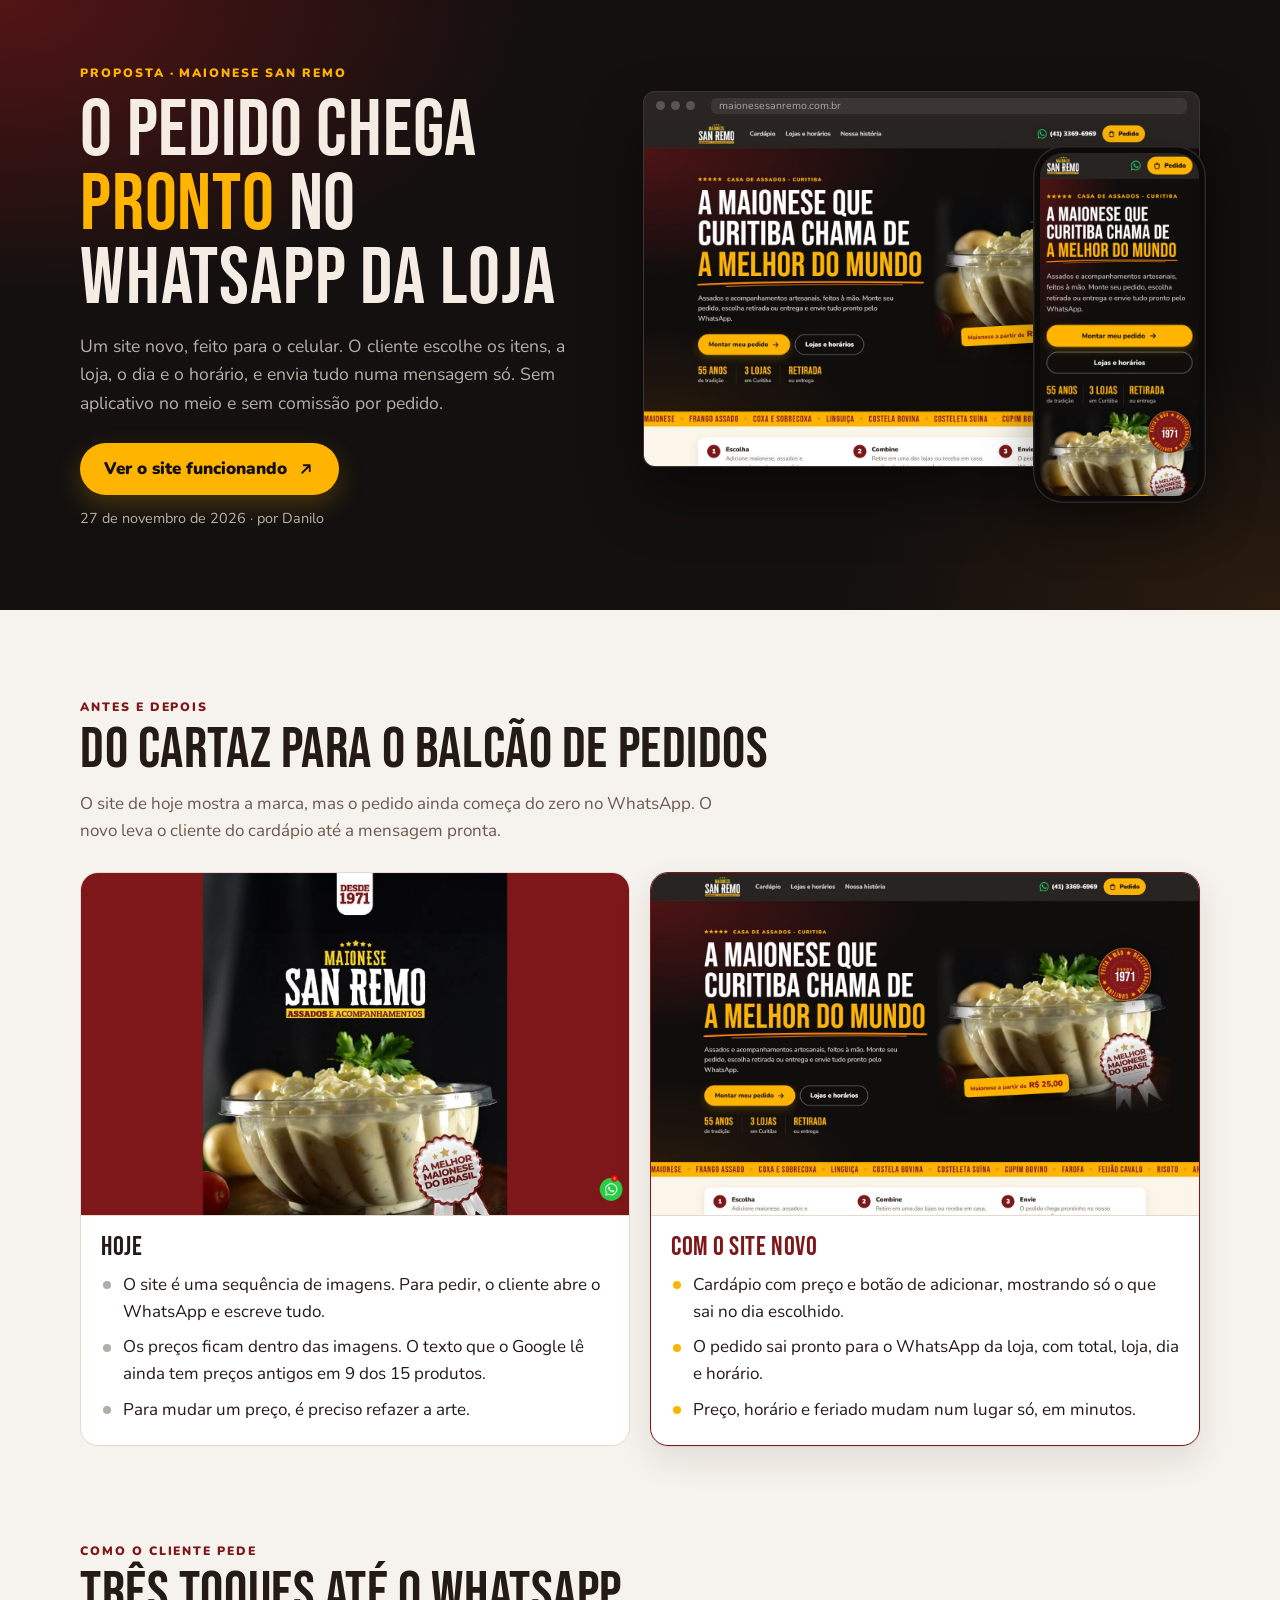
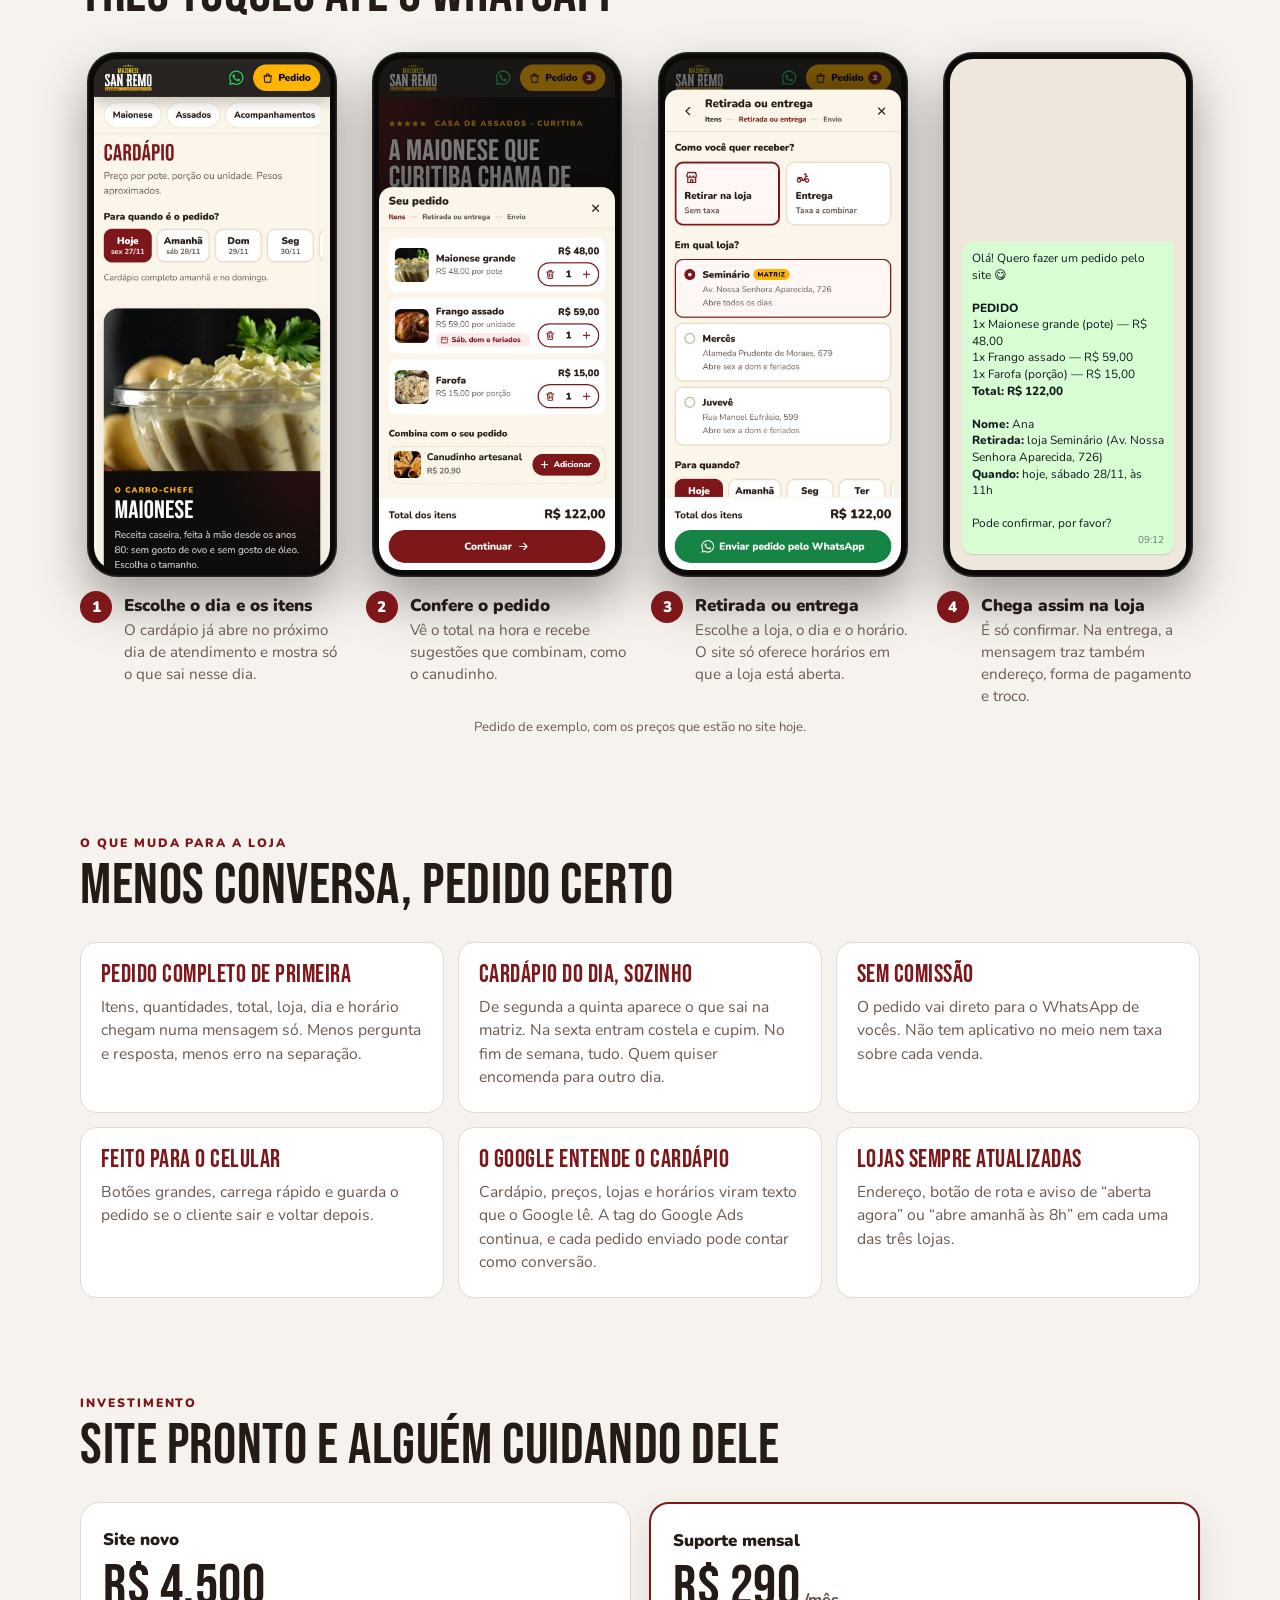
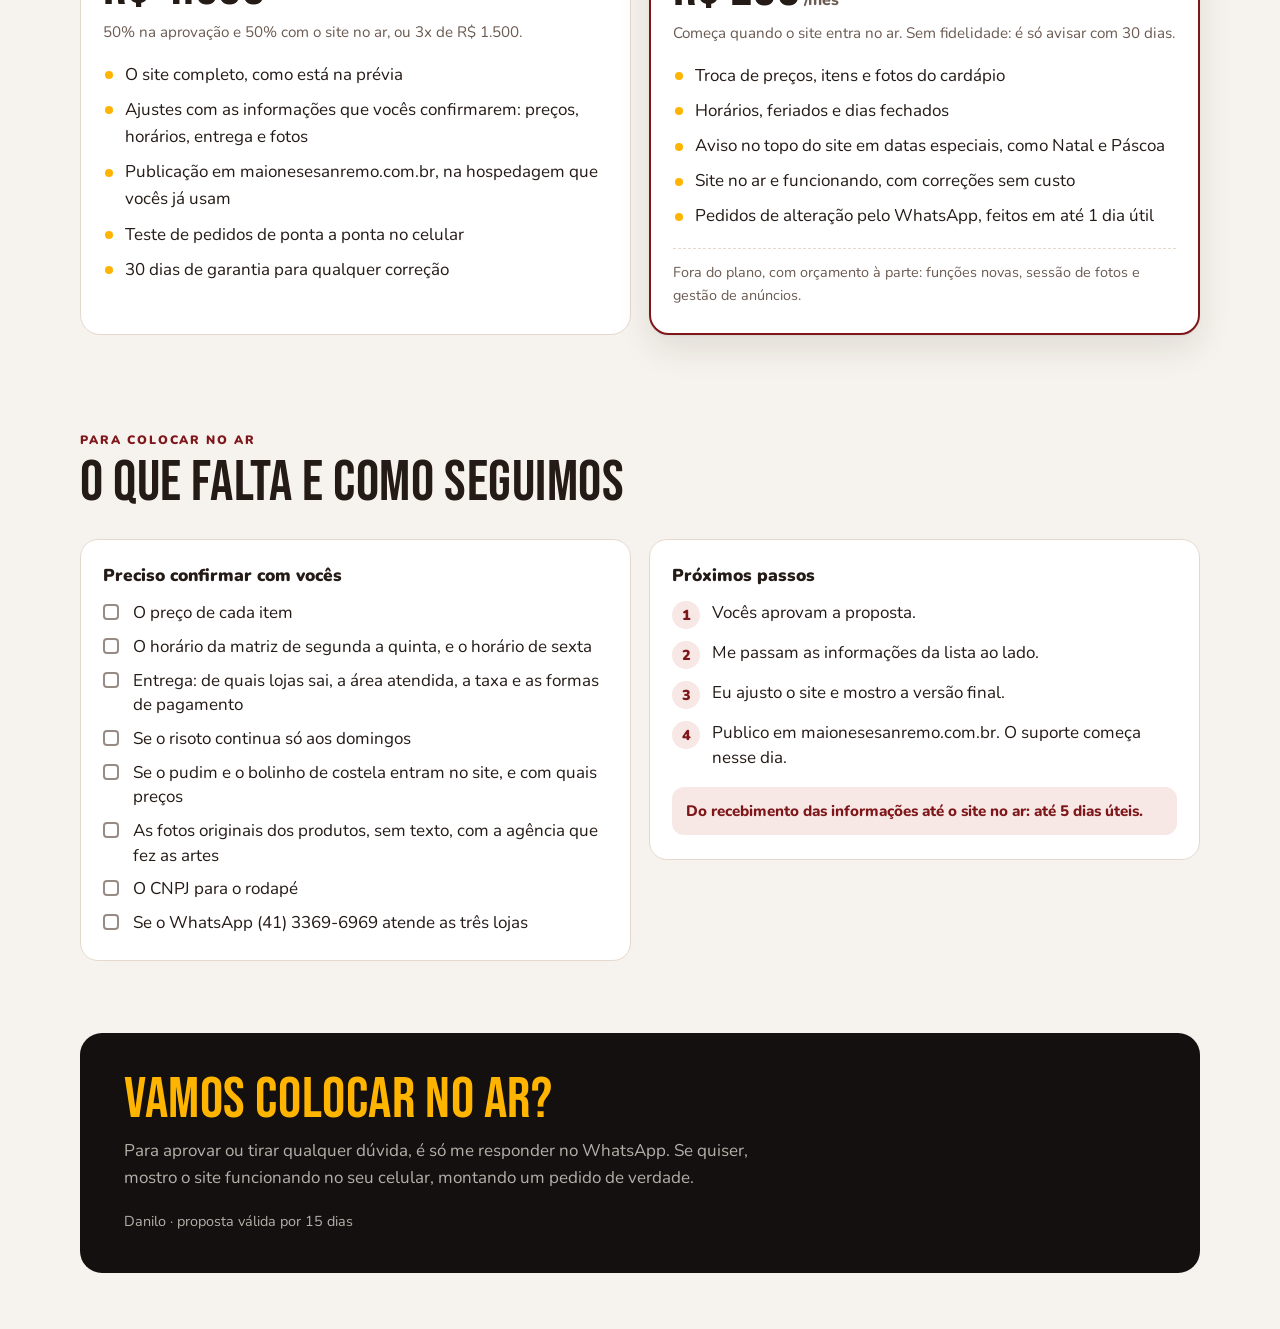
==== proposta/index.html @ af9b0121 "Proposta comercial em /proposta Página separada do site, com prévia para o WhatsApp (Open Graph). Nã" ====
<!DOCTYPE html>
<html lang="pt-BR">
<head>
  <meta charset="utf-8">
  <meta name="viewport" content="width=device-width, initial-scale=1">
  <title>Proposta · Site novo da Maionese San Remo</title>
  <meta name="description" content="O pedido chega pronto no WhatsApp da loja: como funciona o site novo, preço e suporte mensal.">
  <meta name="robots" content="noindex, nofollow">
  <meta name="theme-color" content="#13100f">
  <meta property="og:locale" content="pt_BR">
  <meta property="og:type" content="website">
  <meta property="og:url" content="https://maionese-sanremo.vercel.app/proposta/">
  <meta property="og:title" content="Proposta · Site novo da Maionese San Remo">
  <meta property="og:description" content="O pedido chega pronto no WhatsApp da loja. Veja como funciona, o preço e o suporte mensal.">
  <meta property="og:image" content="https://maionese-sanremo.vercel.app/proposta/img/novo-desktop.jpg">
  <meta property="og:image:width" content="1440">
  <meta property="og:image:height" content="900">
  <meta name="twitter:card" content="summary_large_image">
  <link rel="icon" type="image/png" href="/favicon.png">
  <link rel="preconnect" href="https://fonts.googleapis.com">
  <link rel="preconnect" href="https://fonts.gstatic.com" crossorigin>
  <link rel="stylesheet" href="https://fonts.googleapis.com/css2?family=Bebas+Neue&family=Nunito:wght@400;600;700;800;900&display=swap">
  <style>
    /* Layout: faixa escura de abertura com o site em tela; depois uma coluna única, como um cardápio de balcão. */
    :root {
      --bg: #f6f2ed;
      --superficie: #ffffff;
      --tinta: #241a16;
      --tinta-2: #6b5a51;
      --linha: #e5d9cd;
      --vinho: #7e171a;
      --vinho-txt: #7e171a;
      --vinho-fundo: #f7e7e5;
      --amarelo: #ffb400;
      --carvao: #13100f;
      --sobre-carvao: #f5ede4;
      --sobre-carvao-2: rgba(245, 237, 228, .72);
      --wpp-fundo: #efe6dc;
      --wpp-balao: #d9fdd3;
      --wpp-txt: #111b21;
      --wpp-hora: #667781;
      --sombra: 0 1px 2px rgba(36, 26, 22, .06), 0 14px 34px rgba(36, 26, 22, .10);

      --display: 'Bebas Neue', 'Oswald', Impact, 'Arial Narrow', sans-serif;
      --texto: 'Nunito', system-ui, -apple-system, 'Segoe UI', Roboto, Arial, sans-serif;
      --largura: 1120px;
    }
    @media (prefers-color-scheme: dark) {
      :root:not([data-theme="light"]) {
        --bg: #161210; --superficie: #201a17; --tinta: #f2eae2; --tinta-2: #b9a99e; --linha: #3a2f2a;
        --vinho-txt: #f2958c; --vinho-fundo: #3a1c1b;
        --wpp-fundo: #0b141a; --wpp-balao: #005c4b; --wpp-txt: #e9edef; --wpp-hora: #a7b8bf;
        --sombra: 0 1px 2px rgba(0, 0, 0, .3), 0 14px 34px rgba(0, 0, 0, .35);
        color-scheme: dark;
      }
    }
    :root[data-theme="dark"] {
      --bg: #161210; --superficie: #201a17; --tinta: #f2eae2; --tinta-2: #b9a99e; --linha: #3a2f2a;
      --vinho-txt: #f2958c; --vinho-fundo: #3a1c1b;
      --wpp-fundo: #0b141a; --wpp-balao: #005c4b; --wpp-txt: #e9edef; --wpp-hora: #a7b8bf;
      --sombra: 0 1px 2px rgba(0, 0, 0, .3), 0 14px 34px rgba(0, 0, 0, .35);
      color-scheme: dark;
    }

    *, *::before, *::after { box-sizing: border-box; }
    body {
      margin: 0; background: var(--bg); color: var(--tinta);
      font-family: var(--texto); font-size: 1.0625rem; line-height: 1.6;
      -webkit-font-smoothing: antialiased;
    }
    img { display: block; max-width: 100%; height: auto; }
    a { color: inherit; }
    h1, h2, h3, p, ul, ol { margin: 0; }
    :focus-visible { outline: 3px solid var(--amarelo); outline-offset: 3px; border-radius: 4px; }

    .in {
      width: 100%; max-width: calc(var(--largura) + 2 * max(16px, env(safe-area-inset-left, 0px)));
      margin-inline: auto;
      padding-left: max(16px, env(safe-area-inset-left, 0px));
      padding-right: max(16px, env(safe-area-inset-right, 0px));
    }
    .rotulo {
      font-weight: 900; font-size: .76rem; letter-spacing: .16em; text-transform: uppercase; color: var(--vinho-txt);
    }
    .titulo {
      font-family: var(--display); font-weight: 400; font-size: clamp(2.4rem, 6.5vw, 3.6rem);
      line-height: .95; letter-spacing: .01em; text-wrap: balance; margin-top: 6px;
    }
    .intro { margin-top: 12px; color: var(--tinta-2); max-width: 38em; }
    section.bloco { padding-block: 64px 8px; }

    /* ---------- abertura ---------- */
    .abertura {
      background:
        radial-gradient(60% 70% at 0% 0%, rgba(126, 23, 26, .6), transparent 70%),
        radial-gradient(50% 60% at 100% 100%, rgba(255, 127, 8, .10), transparent 70%),
        var(--carvao);
      color: var(--sobre-carvao);
      margin-top: calc(-1 * env(safe-area-inset-top, 0px));
      padding-top: calc(env(safe-area-inset-top, 0px) + 40px);
      padding-bottom: 56px;
      overflow: hidden;
    }
    .abertura__grade { display: grid; gap: 40px; align-items: center; }
    .abertura .rotulo { color: var(--amarelo); }
    .abertura h1 {
      font-family: var(--display); font-weight: 400; letter-spacing: .01em;
      font-size: clamp(2.9rem, 10vw, 5rem); line-height: .92; margin-top: 12px; text-wrap: balance;
    }
    .abertura h1 em { font-style: normal; color: var(--amarelo); }
    .abertura__sub { margin-top: 16px; color: var(--sobre-carvao-2); font-size: 1.1rem; max-width: 31em; }
    .abertura__acoes { display: flex; flex-wrap: wrap; align-items: center; gap: 12px 18px; margin-top: 26px; }
    .btn {
      display: inline-flex; align-items: center; gap: 10px; min-height: 52px; padding: 0 24px;
      border-radius: 999px; background: var(--amarelo); color: var(--carvao);
      font-weight: 900; text-decoration: none; box-shadow: 0 10px 26px rgba(255, 180, 0, .22);
    }
    .btn:hover { background: #ffc93d; }
    .btn svg { width: 18px; height: 18px; }
    .abertura__meta { font-size: .9rem; color: var(--sobre-carvao-2); }

    .telas { position: relative; padding: 0 0 36px 0; }
    .navegador {
      border-radius: 12px; overflow: hidden; background: #2a2523;
      box-shadow: 0 30px 60px rgba(0, 0, 0, .45); border: 1px solid rgba(255, 255, 255, .08);
    }
    .navegador__barra { display: flex; align-items: center; gap: 6px; height: 28px; padding: 0 12px; }
    .navegador__barra i { width: 9px; height: 9px; border-radius: 50%; background: rgba(255, 255, 255, .22); }
    .navegador__barra span {
      margin-left: 10px; flex: 1; height: 16px; border-radius: 6px; background: rgba(255, 255, 255, .08);
      font-size: .66rem; line-height: 16px; padding-left: 8px; color: rgba(255, 255, 255, .55); font-style: normal;
      overflow: hidden; white-space: nowrap;
    }
    .celular {
      border-radius: 30px; padding: 7px; background: #0b0a09;
      box-shadow: 0 24px 50px rgba(0, 0, 0, .35), inset 0 0 0 1.5px rgba(255, 255, 255, .12);
    }
    .celular img { border-radius: 23px; aspect-ratio: 390 / 844; object-fit: cover; object-position: top; width: 100%; }
    .telas .celular { position: absolute; right: -6px; bottom: 0; width: 31%; max-width: 200px; }

    /* ---------- antes e depois ---------- */
    .comparar { display: grid; gap: 20px; margin-top: 28px; }
    .lado {
      background: var(--superficie); border: 1px solid var(--linha); border-radius: 18px; overflow: hidden;
      display: flex; flex-direction: column;
    }
    .lado img { aspect-ratio: 16 / 10; object-fit: cover; object-position: top; width: 100%; border-bottom: 1px solid var(--linha); }
    .lado__txt { padding: 18px 20px 22px; }
    .lado__tit { font-family: var(--display); font-weight: 400; font-size: 1.7rem; line-height: 1; letter-spacing: .02em; }
    .lado--novo { border-color: var(--vinho); box-shadow: var(--sombra); }
    .lado--novo .lado__tit { color: var(--vinho-txt); }
    .lista { list-style: none; padding: 0; margin-top: 10px; display: grid; gap: 8px; }
    .lista li { position: relative; padding-left: 22px; }
    .lista li::before {
      content: ''; position: absolute; left: 2px; top: .62em; width: 8px; height: 8px; border-radius: 50%;
      background: var(--tinta-2); opacity: .5;
    }
    .lado--novo .lista li::before { background: var(--amarelo); opacity: 1; }

    /* ---------- como pede ---------- */
    .passos { list-style: none; padding: 0; margin-top: 30px; display: grid; gap: 34px 22px; grid-template-columns: repeat(auto-fit, minmax(220px, 1fr)); }
    .passo { display: flex; flex-direction: column; gap: 14px; min-width: 0; }
    .passo .celular { width: 100%; max-width: 250px; margin-inline: auto; }
    .passo__txt { display: grid; grid-template-columns: auto 1fr; gap: 2px 12px; align-items: start; }
    .passo__num {
      grid-row: span 2; width: 32px; height: 32px; border-radius: 50%; display: grid; place-items: center;
      background: var(--vinho); color: #fff; font-weight: 900; font-size: .95rem;
    }
    .passo__tit { font-weight: 900; line-height: 1.3; padding-top: 4px; }
    .passo__desc { color: var(--tinta-2); font-size: .95rem; line-height: 1.45; }

    .conversa {
      background: var(--wpp-fundo); border-radius: 23px; padding: 16px 12px; width: 100%;
      aspect-ratio: 390 / 844; display: flex; flex-direction: column; justify-content: flex-end; overflow: hidden;
    }
    .balao {
      align-self: flex-end; background: var(--wpp-balao); color: var(--wpp-txt);
      border-radius: 10px 2px 10px 10px; padding: 8px 10px 6px; font-size: .74rem; line-height: 1.4;
      box-shadow: 0 1px 1px rgba(0, 0, 0, .12); white-space: pre-line; overflow-wrap: anywhere;
    }
    .balao b { font-weight: 800; }
    .balao small { display: block; text-align: right; font-size: .62rem; color: var(--wpp-hora); margin-top: 2px; }
    .exemplo { margin-top: 10px; font-size: .82rem; color: var(--tinta-2); text-align: center; }

    /* ---------- benefícios ---------- */
    .beneficios { list-style: none; padding: 0; margin-top: 28px; display: grid; gap: 14px; grid-template-columns: repeat(auto-fit, minmax(290px, 1fr)); }
    .beneficio { background: var(--superficie); border: 1px solid var(--linha); border-radius: 16px; padding: 20px 20px 22px; }
    .beneficio h3 { font-family: var(--display); font-weight: 400; font-size: 1.55rem; line-height: 1; letter-spacing: .02em; color: var(--vinho-txt); }
    .beneficio p { margin-top: 8px; color: var(--tinta-2); font-size: .98rem; line-height: 1.5; }

    /* ---------- investimento ---------- */
    .precos { display: grid; gap: 18px; margin-top: 28px; grid-template-columns: repeat(auto-fit, minmax(300px, 1fr)); }
    .preco {
      background: var(--superficie); border: 1px solid var(--linha); border-radius: 20px; padding: 24px 22px 26px;
      display: flex; flex-direction: column; gap: 6px;
    }
    .preco--mensal { border: 2px solid var(--vinho); box-shadow: var(--sombra); }
    .preco__nome { font-weight: 900; font-size: 1.05rem; }
    .preco__valor {
      font-family: var(--display); font-weight: 400; font-size: 3.6rem; line-height: .95; letter-spacing: .01em;
      font-variant-numeric: tabular-nums;
    }
    .preco__valor small { font-family: var(--texto); font-weight: 800; font-size: 1rem; color: var(--tinta-2); letter-spacing: 0; margin-left: 4px; }
    .preco__cond { color: var(--tinta-2); font-size: .95rem; line-height: 1.45; }
    .preco .lista { margin-top: 12px; }
    .preco .lista li::before { background: var(--amarelo); opacity: 1; }
    .preco__fora { margin-top: 12px; padding-top: 12px; border-top: 1px dashed var(--linha); font-size: .9rem; color: var(--tinta-2); }

    /* ---------- pendências e próximos passos ---------- */
    .duas { display: grid; gap: 18px; margin-top: 28px; grid-template-columns: repeat(auto-fit, minmax(300px, 1fr)); align-items: start; }
    .cartao { background: var(--superficie); border: 1px solid var(--linha); border-radius: 18px; padding: 22px 22px 24px; min-width: 0; }
    .cartao h3 { font-weight: 900; font-size: 1.08rem; }
    .checklist { list-style: none; padding: 0; margin-top: 12px; display: grid; gap: 9px; }
    .checklist li { display: grid; grid-template-columns: 20px 1fr; gap: 10px; line-height: 1.45; }
    .checklist li::before {
      content: ''; width: 16px; height: 16px; margin-top: 3px; border: 2px solid var(--tinta-2); border-radius: 4px; opacity: .7;
    }
    .sequencia { list-style: none; padding: 0; margin-top: 12px; display: grid; gap: 12px; counter-reset: s; }
    .sequencia li { counter-increment: s; display: grid; grid-template-columns: 30px 1fr; gap: 10px; line-height: 1.45; }
    .sequencia li::before {
      content: counter(s); width: 28px; height: 28px; border-radius: 50%; display: grid; place-items: center;
      background: var(--vinho-fundo); color: var(--vinho-txt); font-weight: 900; font-size: .9rem;
    }
    .prazo { margin-top: 16px; padding: 12px 14px; border-radius: 12px; background: var(--vinho-fundo); color: var(--vinho-txt); font-weight: 800; font-size: .95rem; }

    .fim { padding-block: 64px 56px; }
    .fim__caixa {
      background: var(--carvao); color: var(--sobre-carvao); border-radius: 22px; padding: 30px 24px;
      display: grid; gap: 10px;
    }
    .fim__caixa .titulo { color: var(--amarelo); margin: 0; }
    .fim__caixa p { color: var(--sobre-carvao-2); max-width: 40em; }
    .fim__assina { font-size: .9rem; margin-top: 8px; }

    @media (min-width: 860px) {
      .abertura { padding-top: calc(env(safe-area-inset-top, 0px) + 64px); padding-bottom: 80px; }
      .abertura__grade { grid-template-columns: minmax(0, 1fr) minmax(0, 1.08fr); gap: 48px; }
      .comparar { grid-template-columns: 1fr 1fr; }
      section.bloco { padding-block: 88px 8px; }
      .fim__caixa { padding: 40px 44px; }
    }
    @media (prefers-reduced-motion: no-preference) {
      .btn { transition: background-color .15s, transform .1s; }
      .btn:active { transform: translateY(1px); }
    }
  </style>
</head>
<body>
<header class="abertura">
  <div class="in abertura__grade">
    <div>
      <p class="rotulo">Proposta · Maionese San Remo</p>
      <h1>O pedido chega <em>pronto</em> no WhatsApp da loja</h1>
      <p class="abertura__sub">Um site novo, feito para o celular. O cliente escolhe os itens, a loja, o dia e o horário, e envia tudo numa mensagem só. Sem aplicativo no meio e sem comissão por pedido.</p>
      <div class="abertura__acoes">
        <a class="btn" href="/">Ver o site funcionando
          <svg viewBox="0 0 24 24" aria-hidden="true"><path fill="none" stroke="currentColor" stroke-width="2.4" stroke-linecap="round" stroke-linejoin="round" d="M7 17 17 7M9 7h8v8"/></svg></a>
        <span class="abertura__meta">27 de novembro de 2026 · por Danilo</span>
      </div>
    </div>
    <div class="telas">
      <div class="navegador">
        <div class="navegador__barra" aria-hidden="true"><i></i><i></i><i></i><span>maionesesanremo.com.br</span></div>
        <img src="/proposta/img/novo-desktop.jpg" width="1440" height="900" alt="Página inicial do site novo no computador: título “A maionese que Curitiba chama de a melhor do mundo”, foto da maionese e botão Montar meu pedido.">
      </div>
      <div class="celular">
        <img src="/proposta/img/novo-celular.jpg" width="780" height="1688" alt="A mesma página inicial no celular.">
      </div>
    </div>
  </div>
</header>

<main>
  <section class="bloco" aria-labelledby="t-antes">
    <div class="in">
      <p class="rotulo">Antes e depois</p>
      <h2 class="titulo" id="t-antes">Do cartaz para o balcão de pedidos</h2>
      <p class="intro">O site de hoje mostra a marca, mas o pedido ainda começa do zero no WhatsApp. O novo leva o cliente do cardápio até a mensagem pronta.</p>
      <div class="comparar">
        <article class="lado">
          <img src="/proposta/img/antigo-desktop.jpg" width="1440" height="900" loading="lazy" alt="Site atual: uma coluna de imagens sobre fundo vinho, com o botão do WhatsApp no canto.">
          <div class="lado__txt">
            <h3 class="lado__tit">Hoje</h3>
            <ul class="lista">
              <li>O site é uma sequência de imagens. Para pedir, o cliente abre o WhatsApp e escreve tudo.</li>
              <li>Os preços ficam dentro das imagens. O texto que o Google lê ainda tem preços antigos em 9 dos 15 produtos.</li>
              <li>Para mudar um preço, é preciso refazer a arte.</li>
            </ul>
          </div>
        </article>
        <article class="lado lado--novo">
          <img src="/proposta/img/novo-desktop.jpg" width="1440" height="900" loading="lazy" alt="Site novo no computador.">
          <div class="lado__txt">
            <h3 class="lado__tit">Com o site novo</h3>
            <ul class="lista">
              <li>Cardápio com preço e botão de adicionar, mostrando só o que sai no dia escolhido.</li>
              <li>O pedido sai pronto para o WhatsApp da loja, com total, loja, dia e horário.</li>
              <li>Preço, horário e feriado mudam num lugar só, em minutos.</li>
            </ul>
          </div>
        </article>
      </div>
    </div>
  </section>

  <section class="bloco" aria-labelledby="t-pedido">
    <div class="in">
      <p class="rotulo">Como o cliente pede</p>
      <h2 class="titulo" id="t-pedido">Três toques até o WhatsApp</h2>
      <ol class="passos">
        <li class="passo">
          <div class="celular"><img src="/proposta/img/novo-cardapio.jpg" width="780" height="1688" loading="lazy" alt="Cardápio no celular, com a escolha do dia do pedido: hoje, sexta 27/11, já marcado."></div>
          <div class="passo__txt"><span class="passo__num">1</span><span class="passo__tit">Escolhe o dia e os itens</span><span class="passo__desc">O cardápio já abre no próximo dia de atendimento e mostra só o que sai nesse dia.</span></div>
        </li>
        <li class="passo">
          <div class="celular"><img src="/proposta/img/novo-itens.jpg" width="780" height="1688" loading="lazy" alt="Pedido com maionese grande, frango assado e farofa, total de R$ 122,00 e sugestão de canudinho."></div>
          <div class="passo__txt"><span class="passo__num">2</span><span class="passo__tit">Confere o pedido</span><span class="passo__desc">Vê o total na hora e recebe sugestões que combinam, como o canudinho.</span></div>
        </li>
        <li class="passo">
          <div class="celular"><img src="/proposta/img/novo-pedido.jpg" width="780" height="1688" loading="lazy" alt="Etapa de retirada ou entrega, com escolha da loja e do dia."></div>
          <div class="passo__txt"><span class="passo__num">3</span><span class="passo__tit">Retirada ou entrega</span><span class="passo__desc">Escolhe a loja, o dia e o horário. O site só oferece horários em que a loja está aberta.</span></div>
        </li>
        <li class="passo">
          <div class="celular"><div class="conversa" role="img" aria-label="Exemplo da mensagem que chega no WhatsApp da loja">
            <div class="balao">Olá! Quero fazer um pedido pelo site 😋

<b>PEDIDO</b>
1x Maionese grande (pote) — R$ 48,00
1x Frango assado — R$ 59,00
1x Farofa (porção) — R$ 15,00
<b>Total: R$ 122,00</b>

<b>Nome:</b> Ana
<b>Retirada:</b> loja Seminário (Av. Nossa Senhora Aparecida, 726)
<b>Quando:</b> hoje, sábado 28/11, às 11h

Pode confirmar, por favor?<small>09:12</small></div>
          </div></div>
          <div class="passo__txt"><span class="passo__num">4</span><span class="passo__tit">Chega assim na loja</span><span class="passo__desc">É só confirmar. Na entrega, a mensagem traz também endereço, forma de pagamento e troco.</span></div>
        </li>
      </ol>
      <p class="exemplo">Pedido de exemplo, com os preços que estão no site hoje.</p>
    </div>
  </section>

  <section class="bloco" aria-labelledby="t-muda">
    <div class="in">
      <p class="rotulo">O que muda para a loja</p>
      <h2 class="titulo" id="t-muda">Menos conversa, pedido certo</h2>
      <ul class="beneficios">
        <li class="beneficio"><h3>Pedido completo de primeira</h3><p>Itens, quantidades, total, loja, dia e horário chegam numa mensagem só. Menos pergunta e resposta, menos erro na separação.</p></li>
        <li class="beneficio"><h3>Cardápio do dia, sozinho</h3><p>De segunda a quinta aparece o que sai na matriz. Na sexta entram costela e cupim. No fim de semana, tudo. Quem quiser encomenda para outro dia.</p></li>
        <li class="beneficio"><h3>Sem comissão</h3><p>O pedido vai direto para o WhatsApp de vocês. Não tem aplicativo no meio nem taxa sobre cada venda.</p></li>
        <li class="beneficio"><h3>Feito para o celular</h3><p>Botões grandes, carrega rápido e guarda o pedido se o cliente sair e voltar depois.</p></li>
        <li class="beneficio"><h3>O Google entende o cardápio</h3><p>Cardápio, preços, lojas e horários viram texto que o Google lê. A tag do Google Ads continua, e cada pedido enviado pode contar como conversão.</p></li>
        <li class="beneficio"><h3>Lojas sempre atualizadas</h3><p>Endereço, botão de rota e aviso de “aberta agora” ou “abre amanhã às 8h” em cada uma das três lojas.</p></li>
      </ul>
    </div>
  </section>

  <section class="bloco" aria-labelledby="t-valor">
    <div class="in">
      <p class="rotulo">Investimento</p>
      <h2 class="titulo" id="t-valor">Site pronto e alguém cuidando dele</h2>
      <div class="precos">
        <article class="preco">
          <h3 class="preco__nome">Site novo</h3>
          <p class="preco__valor">R$ 4.500</p>
          <p class="preco__cond">50% na aprovação e 50% com o site no ar, ou 3x de R$ 1.500.</p>
          <ul class="lista">
            <li>O site completo, como está na prévia</li>
            <li>Ajustes com as informações que vocês confirmarem: preços, horários, entrega e fotos</li>
            <li>Publicação em maionesesanremo.com.br, na hospedagem que vocês já usam</li>
            <li>Teste de pedidos de ponta a ponta no celular</li>
            <li>30 dias de garantia para qualquer correção</li>
          </ul>
        </article>
        <article class="preco preco--mensal">
          <h3 class="preco__nome">Suporte mensal</h3>
          <p class="preco__valor">R$ 290<small>/mês</small></p>
          <p class="preco__cond">Começa quando o site entra no ar. Sem fidelidade: é só avisar com 30 dias.</p>
          <ul class="lista">
            <li>Troca de preços, itens e fotos do cardápio</li>
            <li>Horários, feriados e dias fechados</li>
            <li>Aviso no topo do site em datas especiais, como Natal e Páscoa</li>
            <li>Site no ar e funcionando, com correções sem custo</li>
            <li>Pedidos de alteração pelo WhatsApp, feitos em até 1 dia útil</li>
          </ul>
          <p class="preco__fora">Fora do plano, com orçamento à parte: funções novas, sessão de fotos e gestão de anúncios.</p>
        </article>
      </div>
    </div>
  </section>

  <section class="bloco" aria-labelledby="t-passos">
    <div class="in">
      <p class="rotulo">Para colocar no ar</p>
      <h2 class="titulo" id="t-passos">O que falta e como seguimos</h2>
      <div class="duas">
        <div class="cartao">
          <h3>Preciso confirmar com vocês</h3>
          <ul class="checklist">
            <li>O preço de cada item</li>
            <li>O horário da matriz de segunda a quinta, e o horário de sexta</li>
            <li>Entrega: de quais lojas sai, a área atendida, a taxa e as formas de pagamento</li>
            <li>Se o risoto continua só aos domingos</li>
            <li>Se o pudim e o bolinho de costela entram no site, e com quais preços</li>
            <li>As fotos originais dos produtos, sem texto, com a agência que fez as artes</li>
            <li>O CNPJ para o rodapé</li>
            <li>Se o WhatsApp (41) 3369-6969 atende as três lojas</li>
          </ul>
        </div>
        <div class="cartao">
          <h3>Próximos passos</h3>
          <ol class="sequencia">
            <li>Vocês aprovam a proposta.</li>
            <li>Me passam as informações da lista ao lado.</li>
            <li>Eu ajusto o site e mostro a versão final.</li>
            <li>Publico em maionesesanremo.com.br. O suporte começa nesse dia.</li>
          </ol>
          <p class="prazo">Do recebimento das informações até o site no ar: até 5 dias úteis.</p>
        </div>
      </div>
    </div>
  </section>

  <section class="fim" aria-labelledby="t-fim">
    <div class="in">
      <div class="fim__caixa">
        <h2 class="titulo" id="t-fim">Vamos colocar no ar?</h2>
        <p>Para aprovar ou tirar qualquer dúvida, é só me responder no WhatsApp. Se quiser, mostro o site funcionando no seu celular, montando um pedido de verdade.</p>
        <p class="fim__assina">Danilo · proposta válida por 15 dias</p>
      </div>
    </div>
  </section>
</main>
</body>
</html>
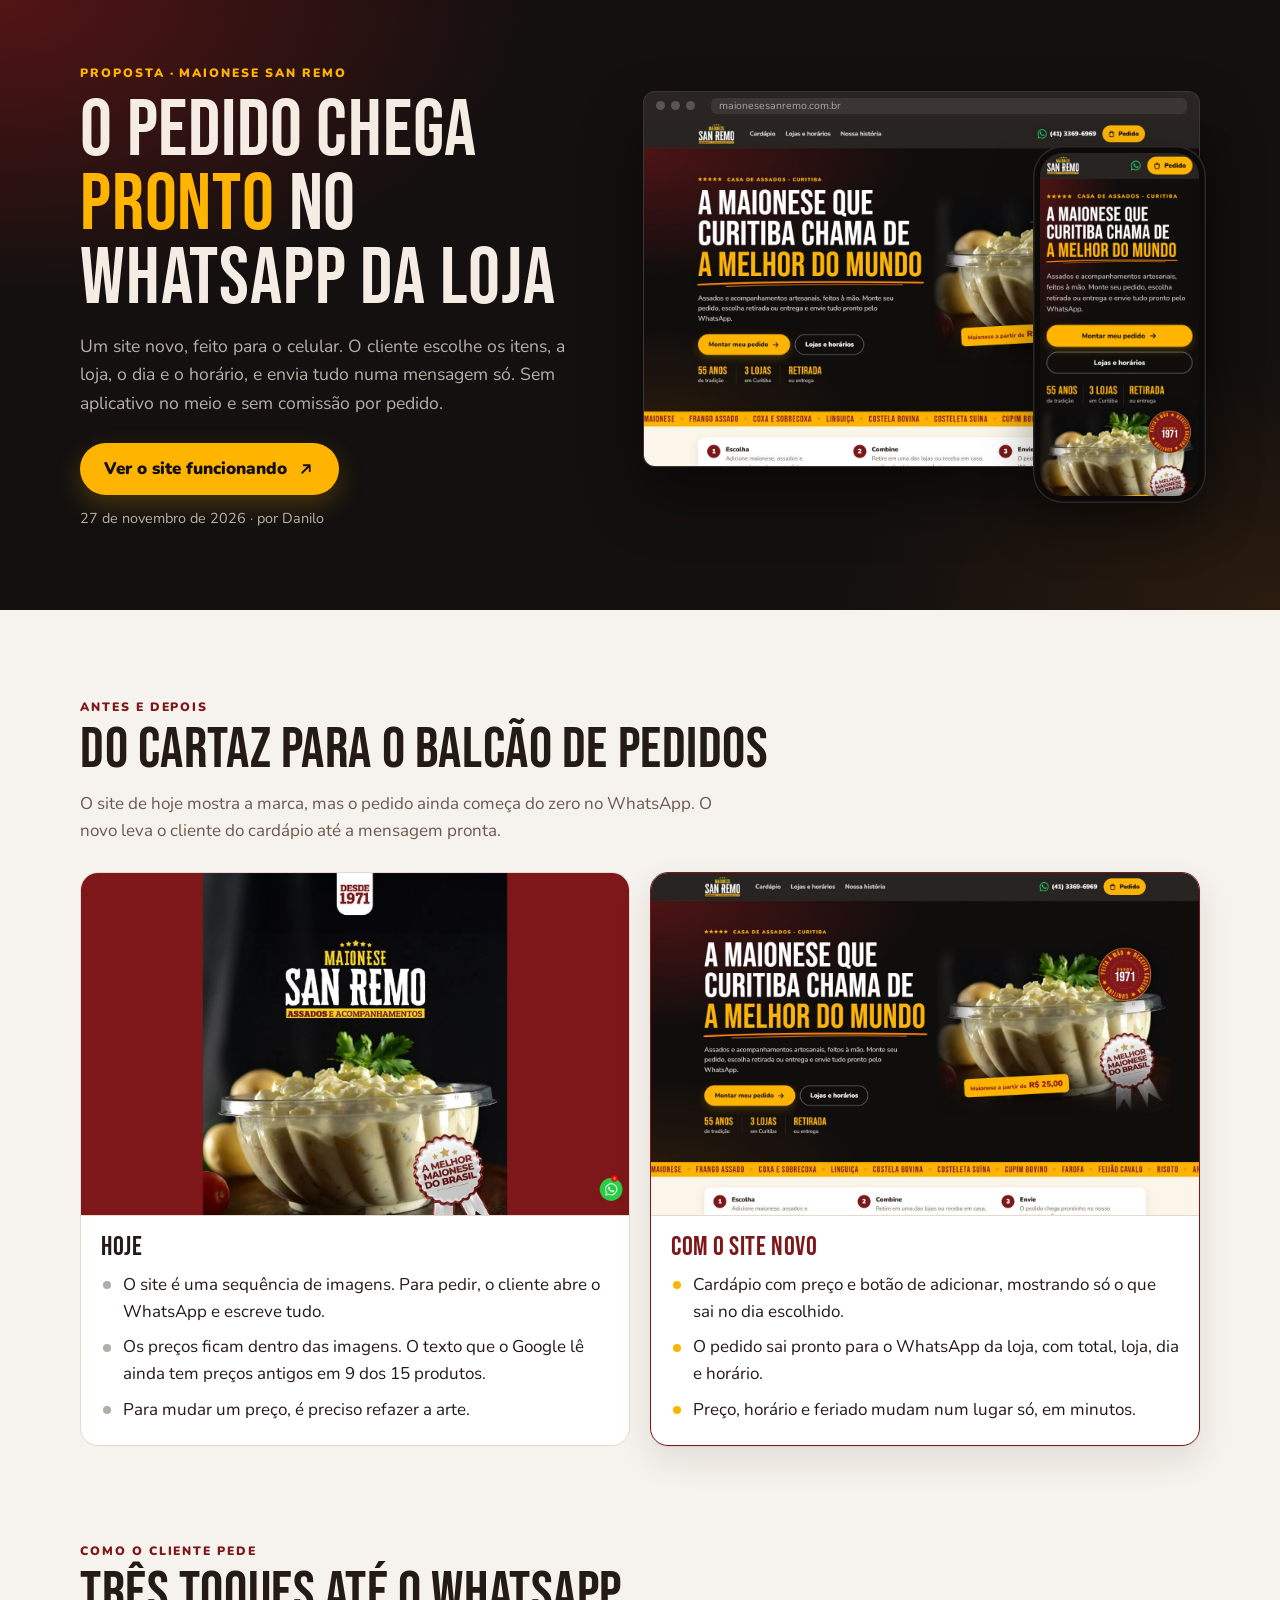
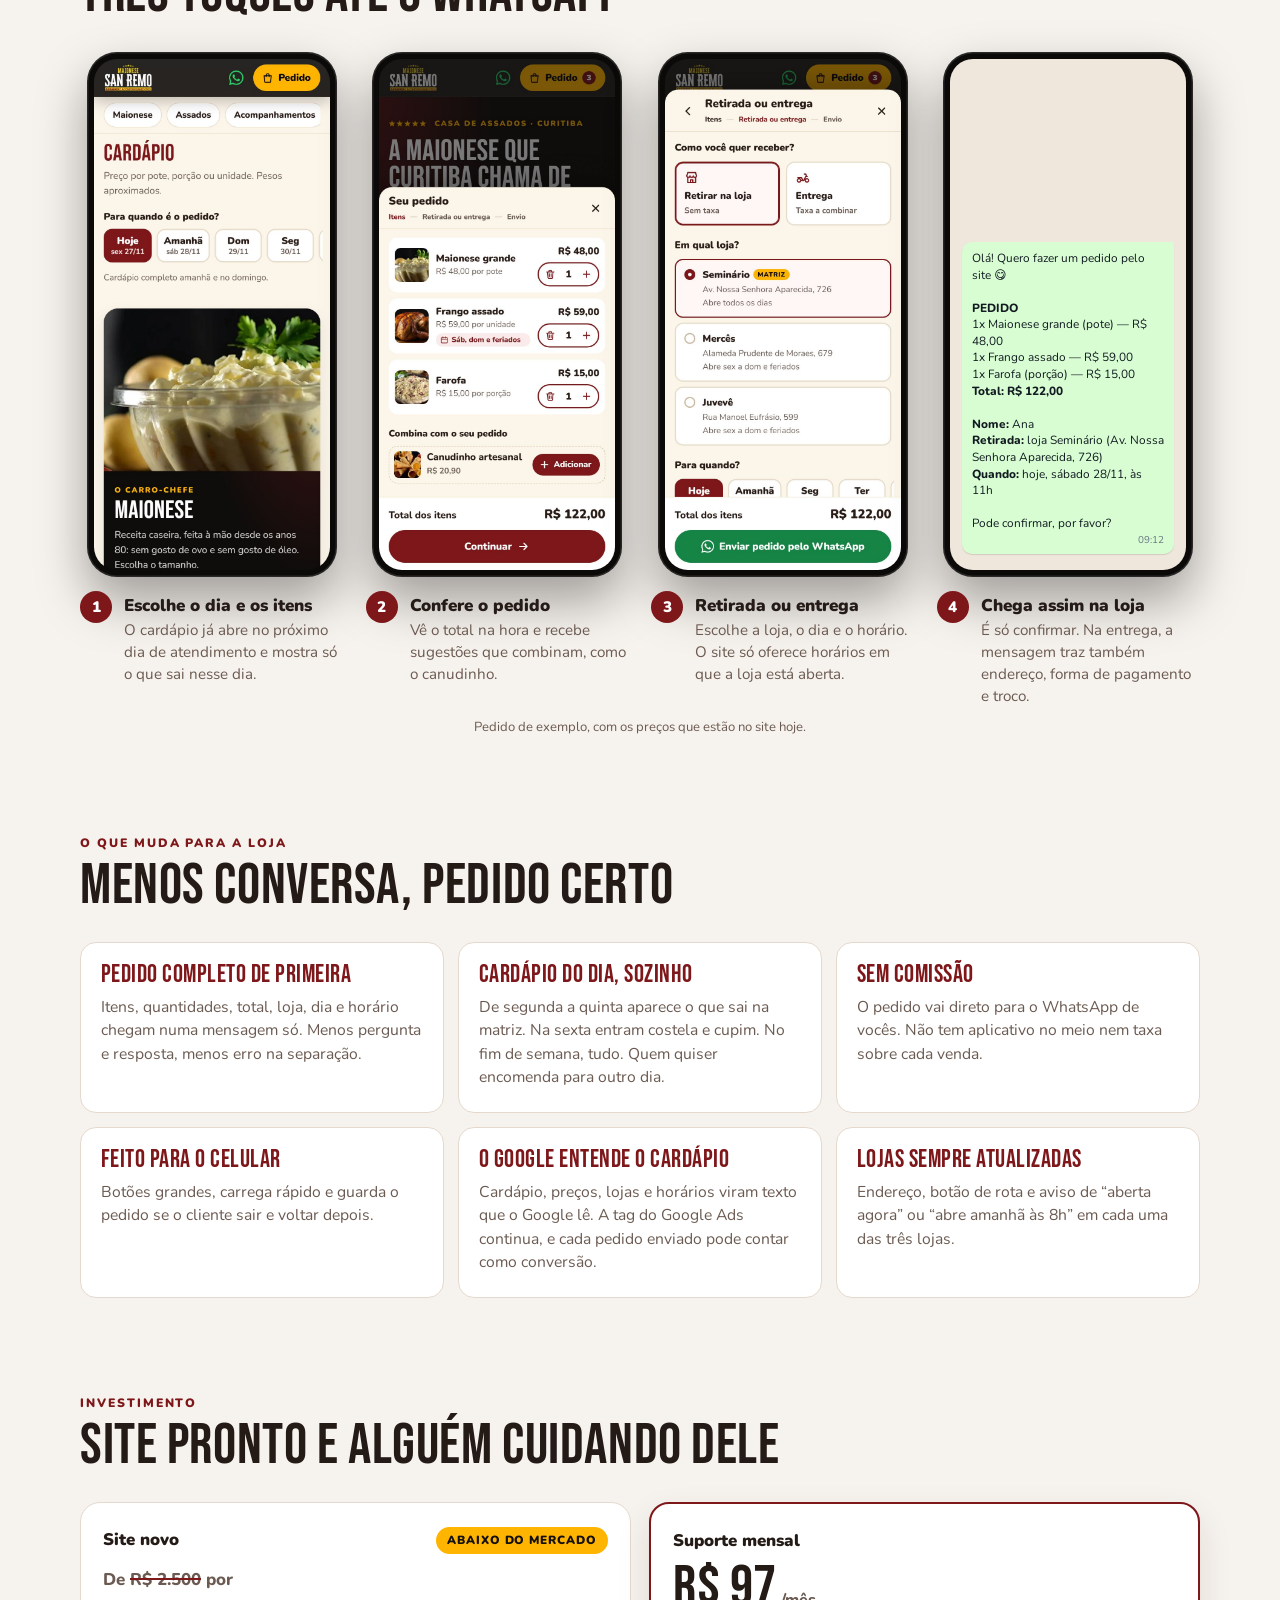
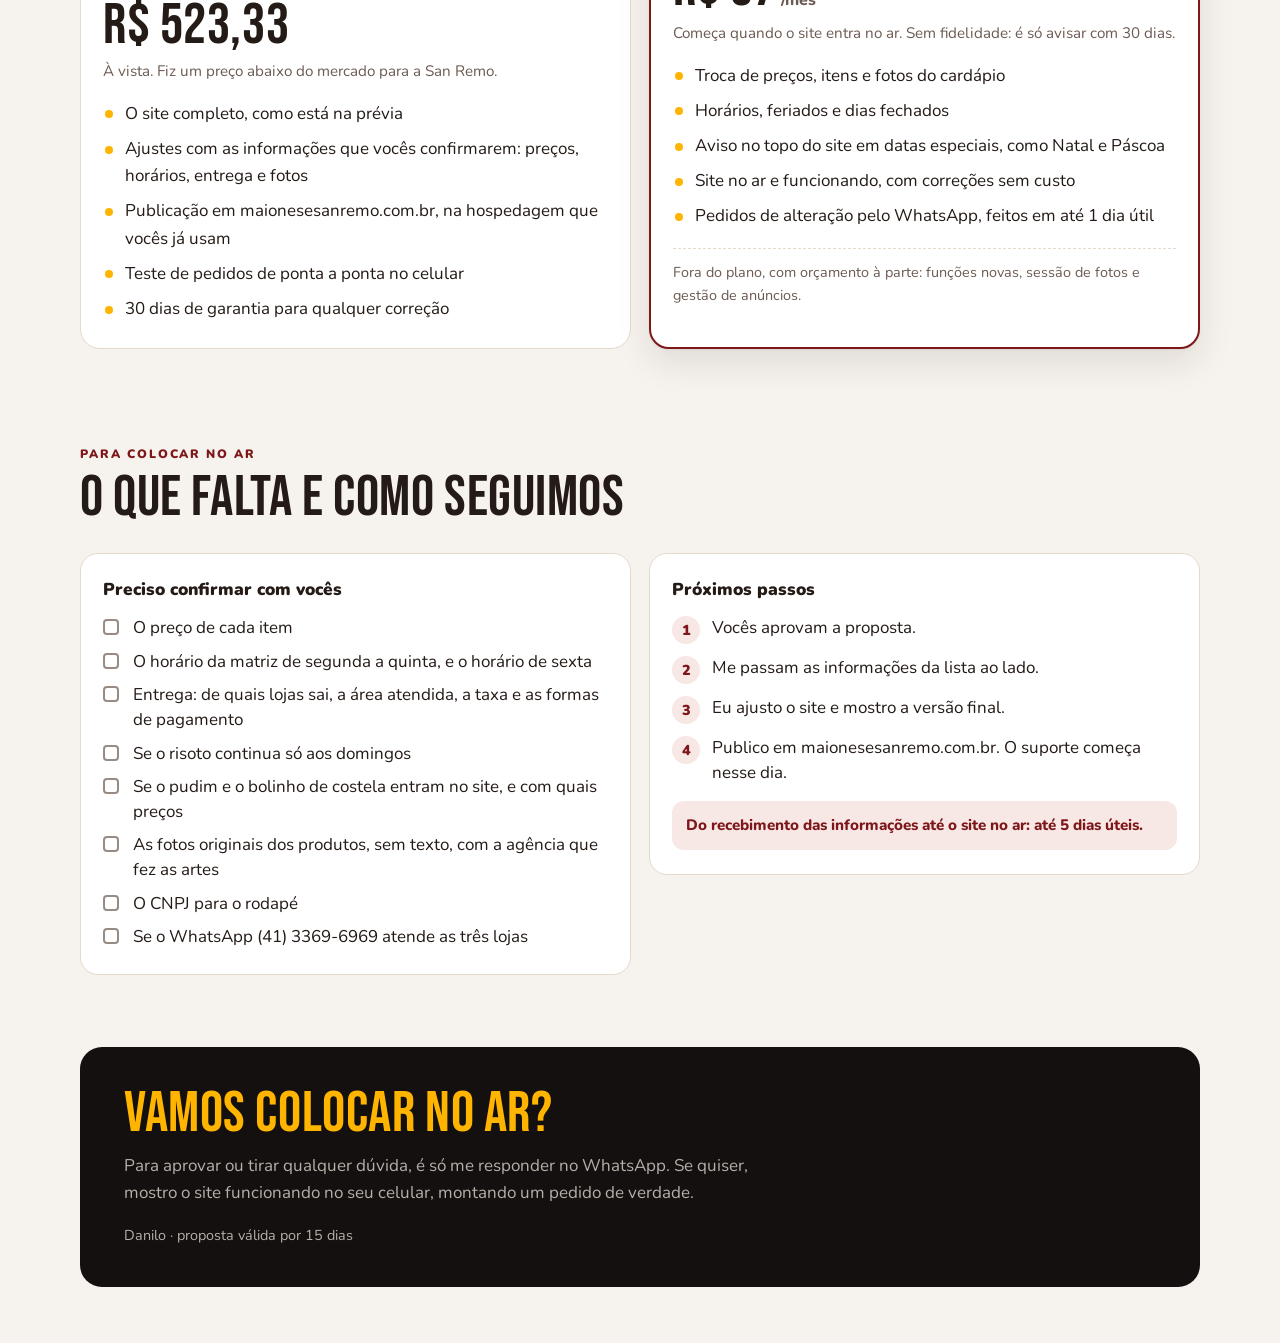
==== commit 8cfed70b: "Proposta: site de R$ 2.500 por R$ 523,33 à vista e suporte a R$ 97/mês Co-Authored-By: Claude Opus 5" ====
--- a/proposta/index.html
+++ b/proposta/index.html
@@ -195,7 +195,14 @@
       display: flex; flex-direction: column; gap: 6px;
     }
     .preco--mensal { border: 2px solid var(--vinho); box-shadow: var(--sombra); }
+    .preco__topo { display: flex; flex-wrap: wrap; align-items: center; justify-content: space-between; gap: 8px 12px; }
     .preco__nome { font-weight: 900; font-size: 1.05rem; }
+    .preco__selo {
+      background: var(--amarelo); color: var(--carvao); border-radius: 999px; padding: 4px 11px;
+      font-weight: 900; font-size: .74rem; letter-spacing: .08em; text-transform: uppercase;
+    }
+    .preco__de { margin-top: 6px; font-weight: 800; color: var(--tinta-2); }
+    .preco__de s { text-decoration-thickness: 2px; text-decoration-color: var(--vinho-txt); }
     .preco__valor {
       font-family: var(--display); font-weight: 400; font-size: 3.6rem; line-height: .95; letter-spacing: .01em;
       font-variant-numeric: tabular-nums;
@@ -364,9 +371,10 @@
       <h2 class="titulo" id="t-valor">Site pronto e alguém cuidando dele</h2>
       <div class="precos">
         <article class="preco">
-          <h3 class="preco__nome">Site novo</h3>
-          <p class="preco__valor">R$ 4.500</p>
-          <p class="preco__cond">50% na aprovação e 50% com o site no ar, ou 3x de R$ 1.500.</p>
+          <div class="preco__topo"><h3 class="preco__nome">Site novo</h3><span class="preco__selo">Abaixo do mercado</span></div>
+          <p class="preco__de">De <s>R$ 2.500</s> por</p>
+          <p class="preco__valor">R$ 523,33</p>
+          <p class="preco__cond">À vista. Fiz um preço abaixo do mercado para a San Remo.</p>
           <ul class="lista">
             <li>O site completo, como está na prévia</li>
             <li>Ajustes com as informações que vocês confirmarem: preços, horários, entrega e fotos</li>
@@ -377,7 +385,7 @@
         </article>
         <article class="preco preco--mensal">
           <h3 class="preco__nome">Suporte mensal</h3>
-          <p class="preco__valor">R$ 290<small>/mês</small></p>
+          <p class="preco__valor">R$ 97<small>/mês</small></p>
           <p class="preco__cond">Começa quando o site entra no ar. Sem fidelidade: é só avisar com 30 dias.</p>
           <ul class="lista">
             <li>Troca de preços, itens e fotos do cardápio</li>
